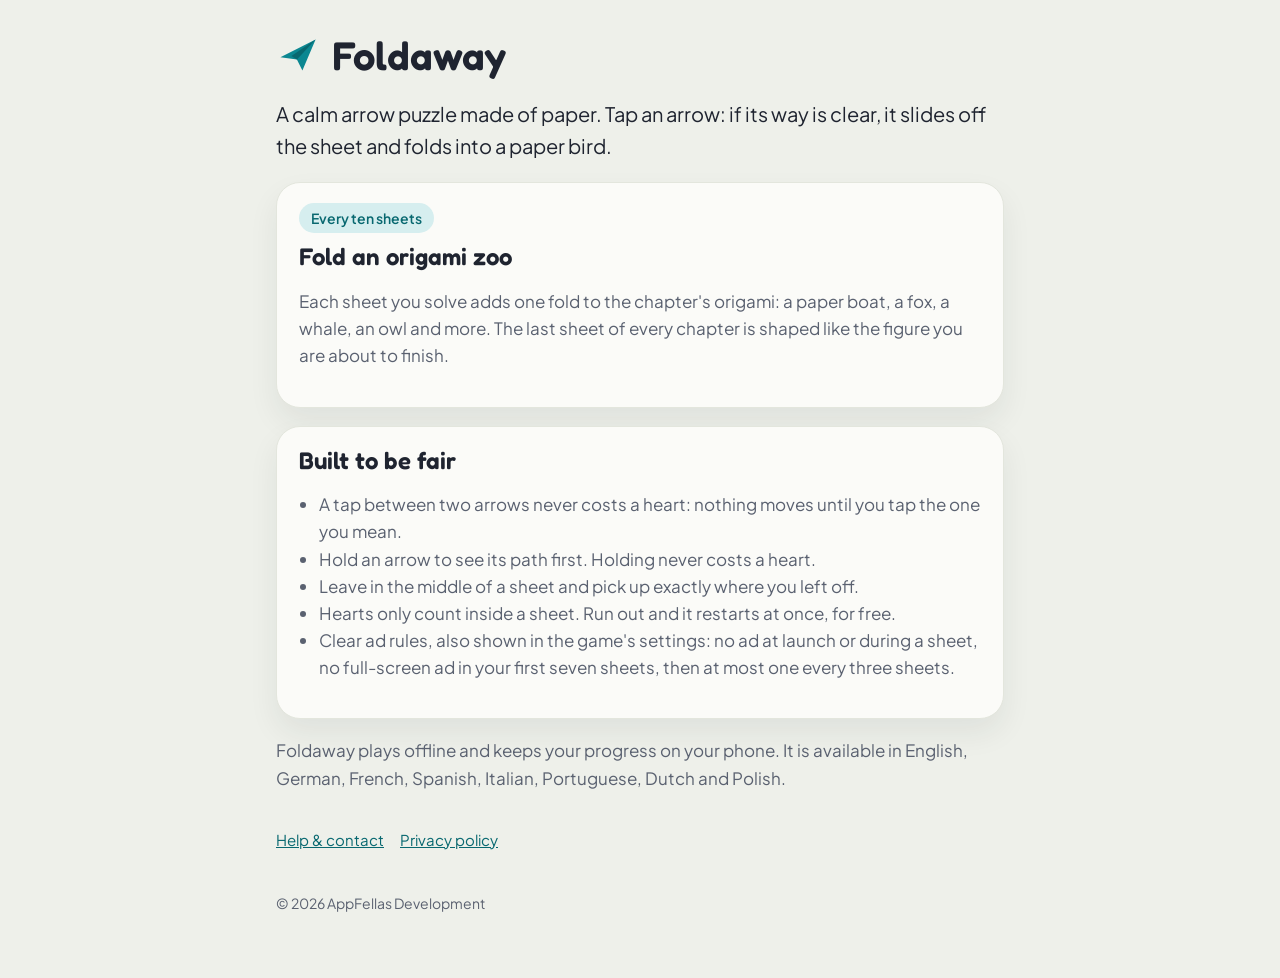
==== index.html @ 78c482e3 "Foldaway pages: home, privacy policy, help" ====
<!doctype html>
<html lang="en">
<head>
<meta charset="utf-8">
<meta name="viewport" content="width=device-width,initial-scale=1">
<title>Foldaway</title>
<meta name="description" content="Foldaway: a calm arrow puzzle made of paper. Free the arrows, fold an origami zoo.">
<link rel="preconnect" href="https://fonts.googleapis.com">
<link rel="stylesheet" href="https://fonts.googleapis.com/css2?family=Fredoka:wght@600&family=Plus+Jakarta+Sans:wght@400;600&display=swap">
<link rel="stylesheet" href="style.css">
</head>
<body>
<main>
  <header class="brand">
    <svg width="44" height="44" viewBox="0 0 40 40" aria-hidden="true"><path d="M4 22 L36 6 L24 34 L19 24 Z" fill="#0B8791"/><path d="M19 24 L36 6 L14 21 Z" fill="#086870"/></svg>
    <h1>Foldaway</h1>
  </header>
  <p class="lede">A calm arrow puzzle made of paper. Tap an arrow: if its way is clear, it slides off the sheet and folds into a paper bird.</p>

  <div class="sheet">
    <span class="tag">Every ten sheets</span>
    <h2 style="margin-top:10px">Fold an origami zoo</h2>
    <p>Each sheet you solve adds one fold to the chapter's origami: a paper boat, a fox, a whale, an owl and more. The last sheet of every chapter is shaped like the figure you are about to finish.</p>
  </div>

  <div class="sheet">
    <h2 style="margin-top:0">Built to be fair</h2>
    <ul>
      <li>A tap between two arrows never costs a heart: nothing moves until you tap the one you mean.</li>
      <li>Hold an arrow to see its path first. Holding never costs a heart.</li>
      <li>Leave in the middle of a sheet and pick up exactly where you left off.</li>
      <li>Hearts only count inside a sheet. Run out and it restarts at once, for free.</li>
      <li>Clear ad rules, also shown in the game's settings: no ad at launch or during a sheet, no full-screen ad in your first seven sheets, then at most one every three sheets.</li>
    </ul>
  </div>

  <p>Foldaway plays offline and keeps your progress on your phone. It is available in English, German, French, Spanish, Italian, Portuguese, Dutch and Polish.</p>

  <nav class="pages">
    <a href="support.html">Help &amp; contact</a>
    <a href="privacy.html">Privacy policy</a>
  </nav>
  <footer>© 2026 AppFellas Development</footer>
</main>
</body>
</html>
---- style.css ----
/* Foldaway pages: the game's rice paper, kingfisher teal accent, Fredoka headings. */
:root {
  --ground: #eef0ea;
  --sheet: #fbfbf8;
  --edge: #e3e6dd;
  --ink: #1f2430;
  --ink2: #5a6170;
  --accent: #0b8791;
  --accent-deep: #086870;
  --accent-soft: #d6eeef;
}
@media (prefers-color-scheme: dark) {
  :root {
    --ground: #16181d;
    --sheet: #20232a;
    --edge: #30343d;
    --ink: #eef0ea;
    --ink2: #a9afba;
    --accent: #4fc3cb;
    --accent-deep: #2c8f97;
    --accent-soft: #173a3d;
  }
}
* { box-sizing: border-box; }
html { background: var(--ground); }
body {
  margin: 0;
  background: var(--ground);
  color: var(--ink);
  font: 17px/1.6 "Plus Jakarta Sans", system-ui, -apple-system, "Segoe UI", sans-serif;
}
main { max-width: 760px; margin: 0 auto; padding: 32px 16px 64px; }
header.brand { display: flex; align-items: center; gap: 12px; margin-bottom: 8px; }
header.brand a { display: flex; align-items: center; gap: 12px; color: inherit; text-decoration: none; }
h1, h2, h3 { font-family: Fredoka, system-ui, sans-serif; font-weight: 600; line-height: 1.15; }
h1 { font-size: 40px; margin: 0; }
h2 { font-size: 24px; margin: 32px 0 8px; }
h3 { font-size: 19px; margin: 20px 0 4px; }
p, li { color: var(--ink2); }
strong { color: var(--ink); }
a { color: var(--accent-deep); }
@media (prefers-color-scheme: dark) { a { color: var(--accent); } }
.sheet {
  background: var(--sheet);
  border: 1px solid var(--edge);
  border-radius: 24px;
  padding: 20px 22px;
  margin: 18px 0;
  box-shadow: 0 14px 30px rgba(31, 36, 48, 0.07);
}
.tag { display: inline-block; background: var(--accent-soft); color: var(--accent-deep); border-radius: 99px; padding: 4px 12px; font-size: 14px; font-weight: 600; }
.lede { font-size: 20px; color: var(--ink); }
ul { padding-left: 20px; }
nav.pages { display: flex; flex-wrap: wrap; gap: 8px 16px; margin: 36px 0 0; font-size: 15px; }
footer { margin-top: 40px; font-size: 14px; color: var(--ink2); }
.updated { font-size: 14px; }
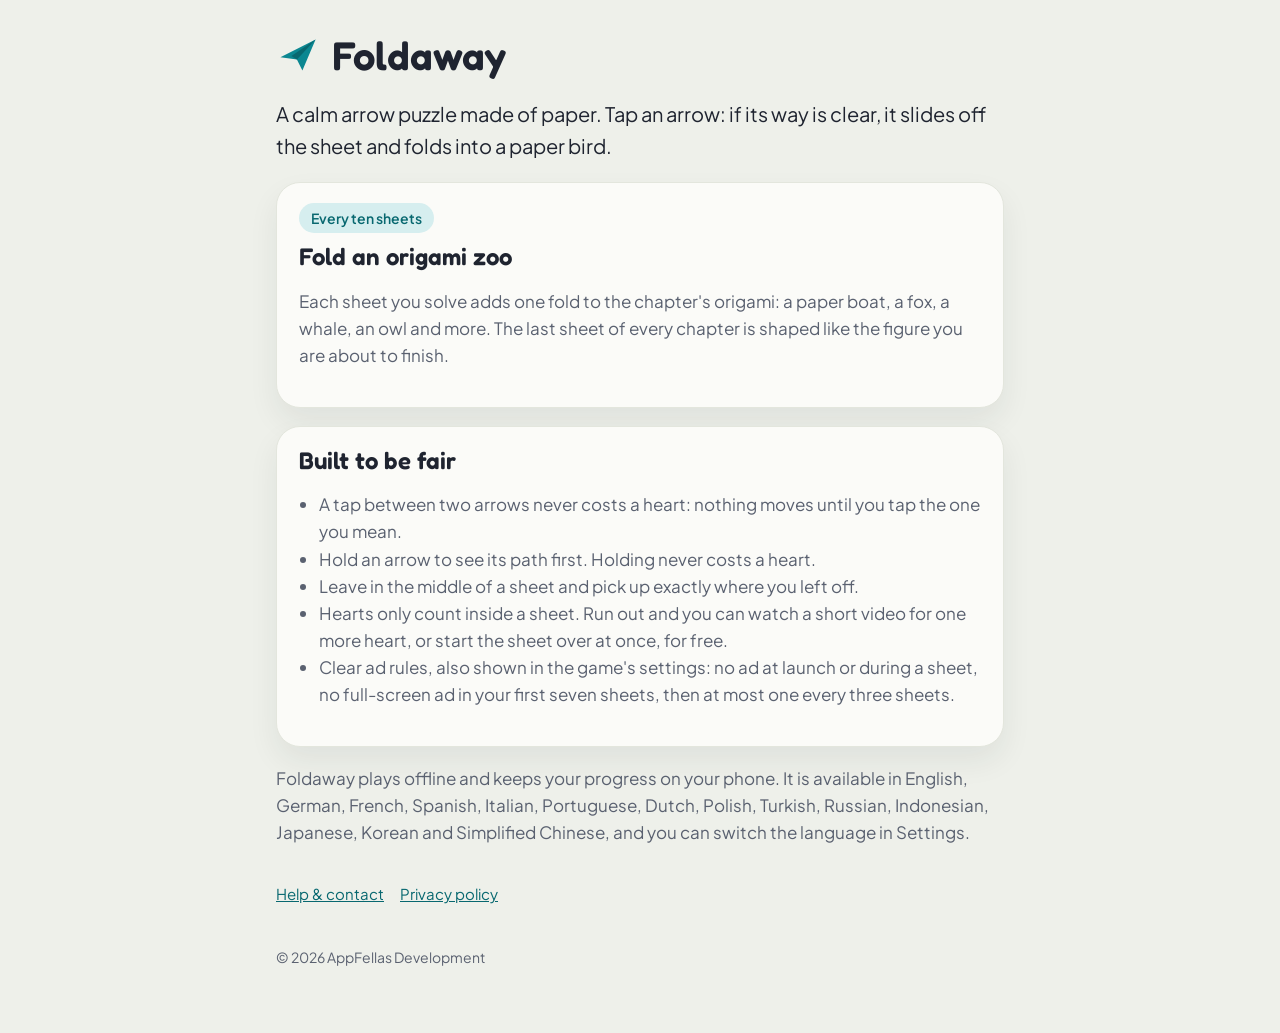
==== commit 83ca1b50: "Hearts: a video for one more heart or a free start-over; fourteen languages Co-Authored-By: Claude O" ====
--- a/index.html
+++ b/index.html
@@ -29,12 +29,12 @@
       <li>A tap between two arrows never costs a heart: nothing moves until you tap the one you mean.</li>
       <li>Hold an arrow to see its path first. Holding never costs a heart.</li>
       <li>Leave in the middle of a sheet and pick up exactly where you left off.</li>
-      <li>Hearts only count inside a sheet. Run out and it restarts at once, for free.</li>
+      <li>Hearts only count inside a sheet. Run out and you can watch a short video for one more heart, or start the sheet over at once, for free.</li>
       <li>Clear ad rules, also shown in the game's settings: no ad at launch or during a sheet, no full-screen ad in your first seven sheets, then at most one every three sheets.</li>
     </ul>
   </div>
 
-  <p>Foldaway plays offline and keeps your progress on your phone. It is available in English, German, French, Spanish, Italian, Portuguese, Dutch and Polish.</p>
+  <p>Foldaway plays offline and keeps your progress on your phone. It is available in English, German, French, Spanish, Italian, Portuguese, Dutch, Polish, Turkish, Russian, Indonesian, Japanese, Korean and Simplified Chinese, and you can switch the language in Settings.</p>
 
   <nav class="pages">
     <a href="support.html">Help &amp; contact</a>
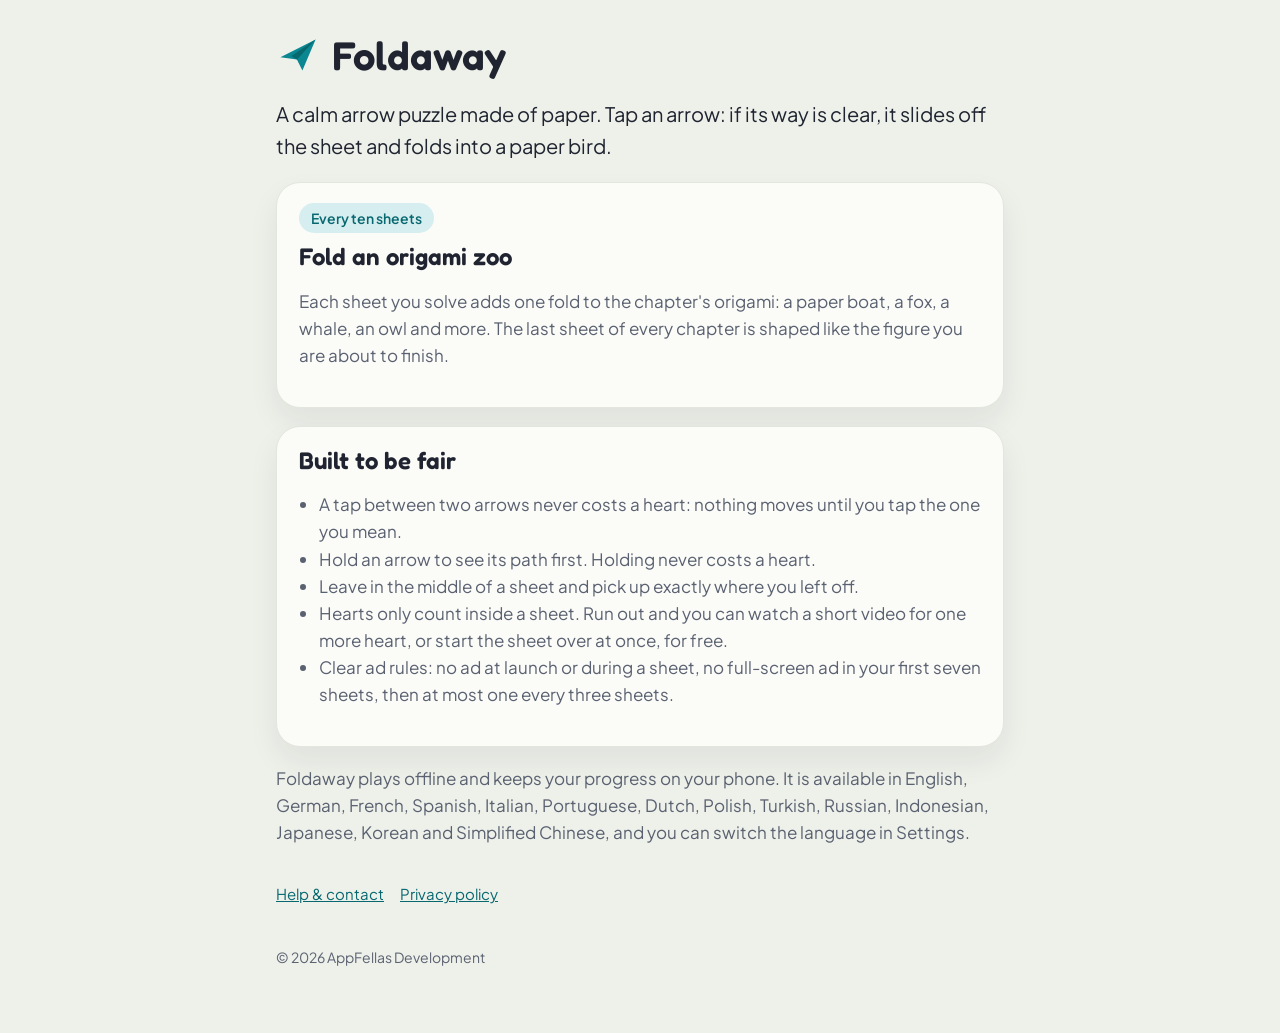
==== commit 0ac8a9fe: "Ad rules stated plainly (no longer pointing to a settings card) Co-Authored-By: Claude Opus 5.5 (1M " ====
--- a/index.html
+++ b/index.html
@@ -30,7 +30,7 @@
       <li>Hold an arrow to see its path first. Holding never costs a heart.</li>
       <li>Leave in the middle of a sheet and pick up exactly where you left off.</li>
       <li>Hearts only count inside a sheet. Run out and you can watch a short video for one more heart, or start the sheet over at once, for free.</li>
-      <li>Clear ad rules, also shown in the game's settings: no ad at launch or during a sheet, no full-screen ad in your first seven sheets, then at most one every three sheets.</li>
+      <li>Clear ad rules: no ad at launch or during a sheet, no full-screen ad in your first seven sheets, then at most one every three sheets.</li>
     </ul>
   </div>
 
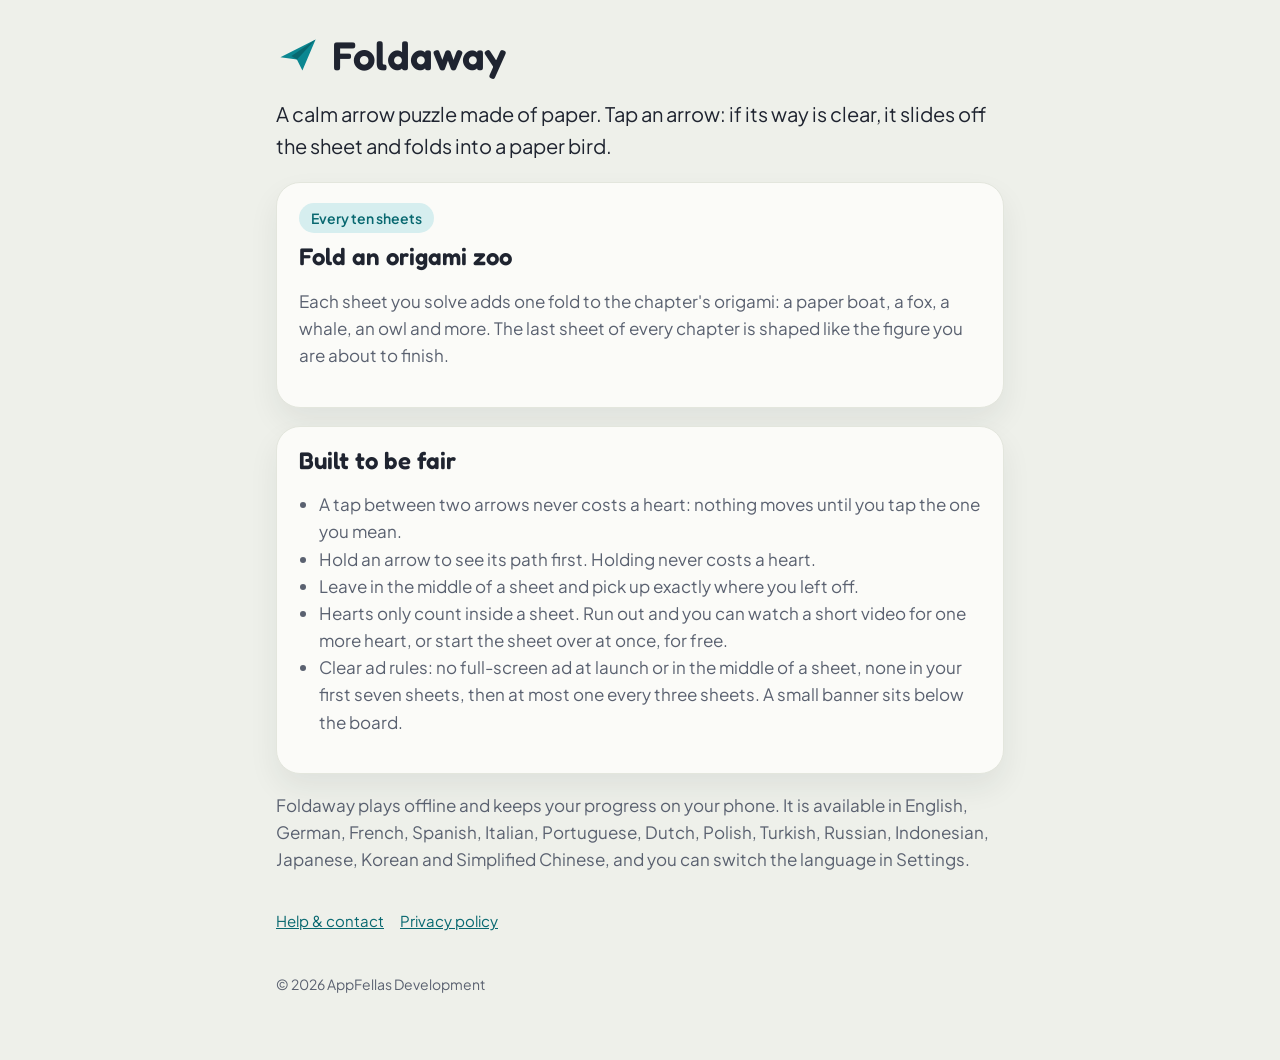
==== commit 548c2aff: "Ad rules: full-screen ads never at launch or mid-sheet; the small banner under the board is stated C" ====
--- a/index.html
+++ b/index.html
@@ -30,7 +30,7 @@
       <li>Hold an arrow to see its path first. Holding never costs a heart.</li>
       <li>Leave in the middle of a sheet and pick up exactly where you left off.</li>
       <li>Hearts only count inside a sheet. Run out and you can watch a short video for one more heart, or start the sheet over at once, for free.</li>
-      <li>Clear ad rules: no ad at launch or during a sheet, no full-screen ad in your first seven sheets, then at most one every three sheets.</li>
+      <li>Clear ad rules: no full-screen ad at launch or in the middle of a sheet, none in your first seven sheets, then at most one every three sheets. A small banner sits below the board.</li>
     </ul>
   </div>
 
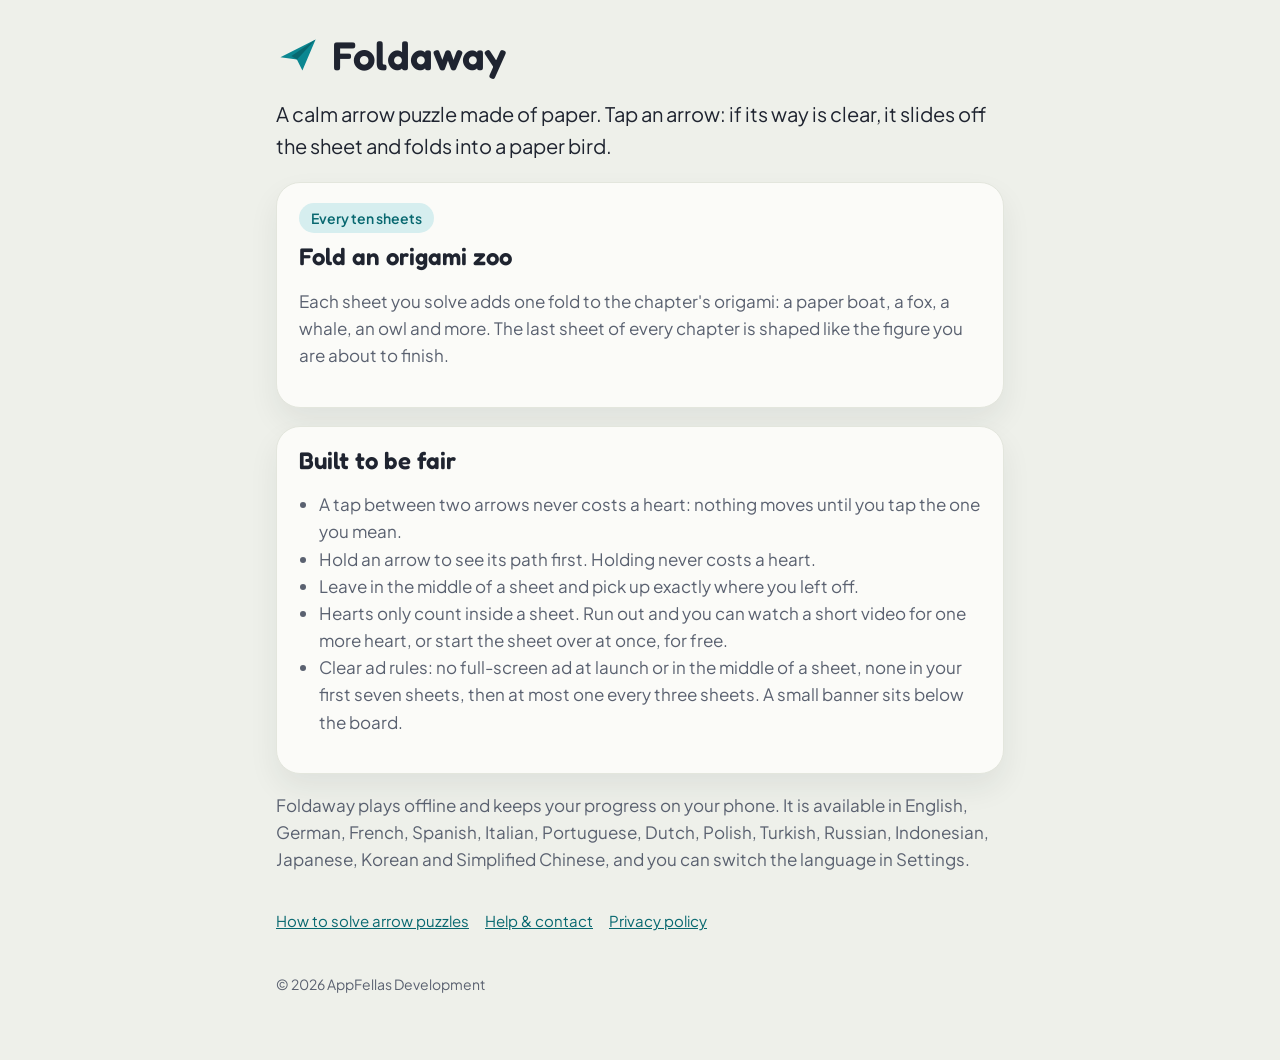
==== commit 2835c911: "How to solve arrow puzzles: guide page with playable mini sheet Co-Authored-By: Claude Sonnet 5.5 <n" ====
--- a/index.html
+++ b/index.html
@@ -37,6 +37,7 @@
   <p>Foldaway plays offline and keeps your progress on your phone. It is available in English, German, French, Spanish, Italian, Portuguese, Dutch, Polish, Turkish, Russian, Indonesian, Japanese, Korean and Simplified Chinese, and you can switch the language in Settings.</p>
 
   <nav class="pages">
+    <a href="how-to-solve-arrow-puzzles.html">How to solve arrow puzzles</a>
     <a href="support.html">Help &amp; contact</a>
     <a href="privacy.html">Privacy policy</a>
   </nav>
